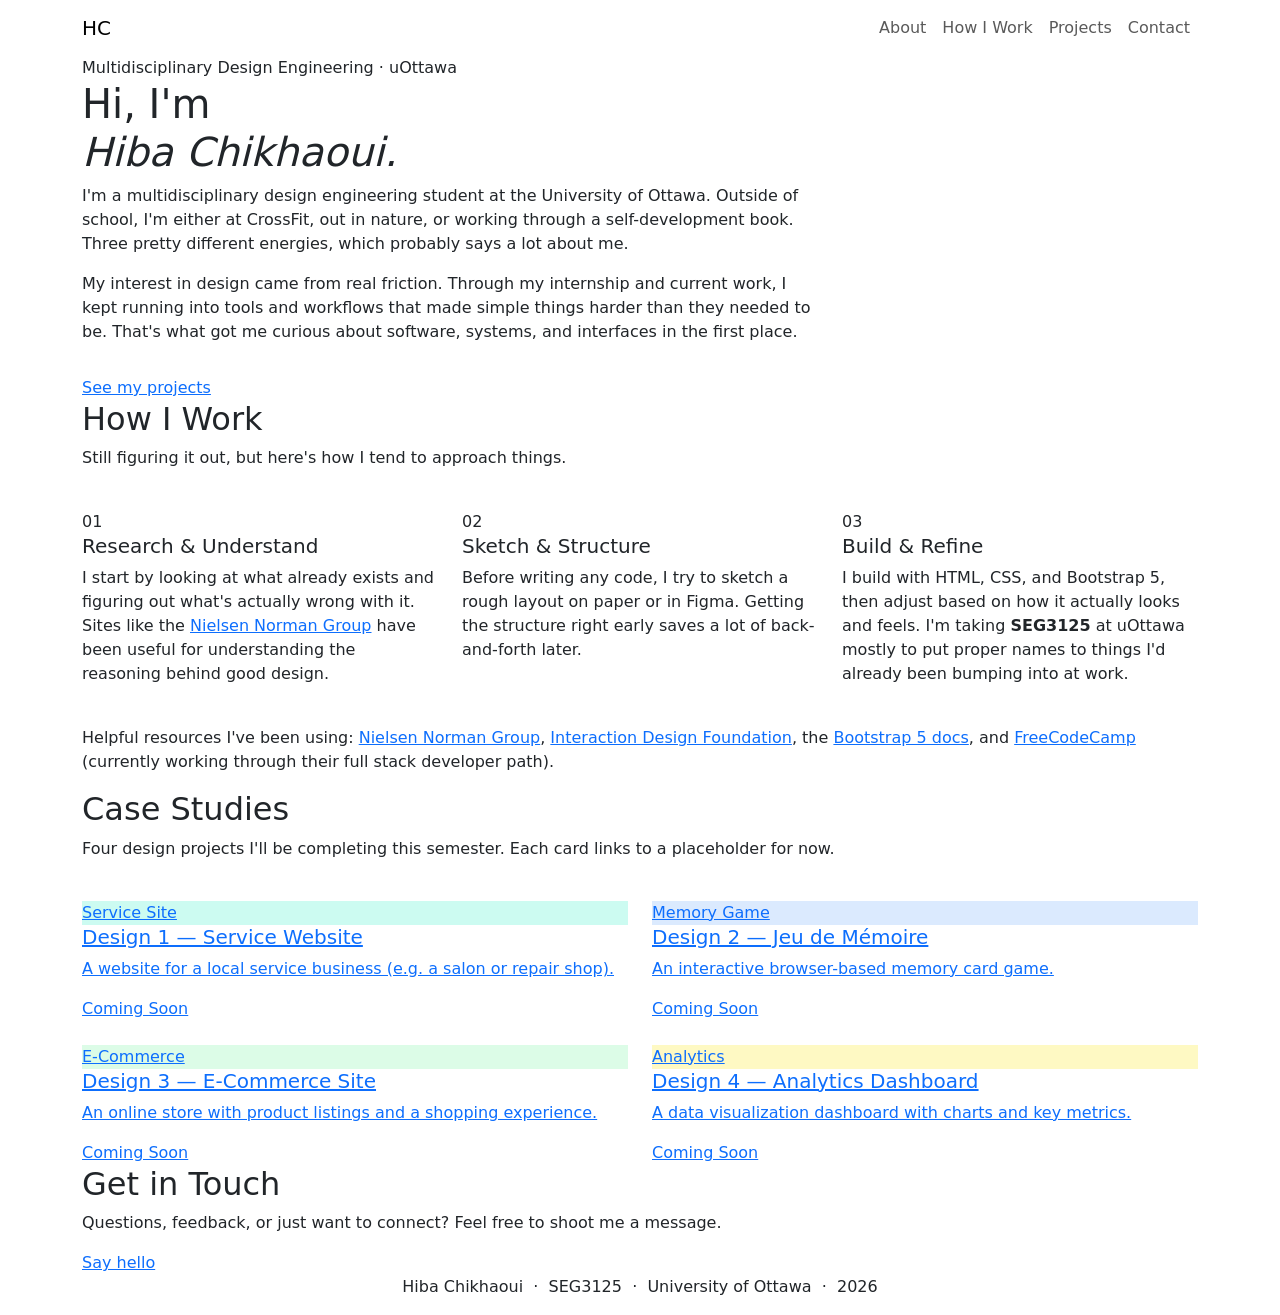
==== index.html @ 687dcb16 "Add files via upload" ====
<!DOCTYPE html>
<html lang="en">
<head>
  <meta charset="UTF-8" />
  <meta name="viewport" content="width=device-width, initial-scale=1.0" />
  <title>Hiba Chikhaoui | Portfolio</title>

  <!-- Bootstrap 5 CSS (loaded from CDN so no install needed) -->
  <link href="https://cdn.jsdelivr.net/npm/bootstrap@5.3.0/dist/css/bootstrap.min.css" rel="stylesheet" />
  <!-- Google Fonts - DM Sans for body, DM Serif Display for headings -->
  <link href="https://fonts.googleapis.com/css2?family=DM+Sans:wght@300;400;500;600;700;800&family=DM+Serif+Display&display=swap" rel="stylesheet" />
  <!-- My custom styles on top of Bootstrap -->
  <link href="css/style.css" rel="stylesheet" />
</head>
<body>

  <!-- NAVBAR -->
  <!-- Bootstrap's navbar component, sticky so it stays at the top while scrolling -->
  <nav class="navbar navbar-expand-lg sticky-top" id="mainNav">
    <div class="container">
      <a class="navbar-brand" href="#">HC</a>

      <!-- Hamburger button for mobile screens -->
      <button class="navbar-toggler" type="button"
        data-bs-toggle="collapse" data-bs-target="#navLinks"
        aria-controls="navLinks" aria-expanded="false" aria-label="Toggle navigation">
        <span class="navbar-toggler-icon"></span>
      </button>

      <div class="collapse navbar-collapse" id="navLinks">
        <ul class="navbar-nav ms-auto">
          <li class="nav-item"><a class="nav-link" href="#about">About</a></li>
          <li class="nav-item"><a class="nav-link" href="#work">How I Work</a></li>
          <li class="nav-item"><a class="nav-link" href="#projects">Projects</a></li>
          <li class="nav-item"><a class="nav-link" href="#contact">Contact</a></li>
        </ul>
      </div>
    </div>
  </nav>

  <!-- HERO / ABOUT SECTION -->
  <section id="about" class="hero-section">
    <div class="container">
      <div class="row">
        <div class="col-lg-8">
          <span class="badge-pill">Multidisciplinary Design Engineering · uOttawa</span>
          <h1 class="hero-title">Hi, I'm<br><em>Hiba Chikhaoui.</em></h1>
          <p class="hero-lead">
            I'm a multidisciplinary design engineering student at the University of Ottawa.
            Outside of school, I'm either at CrossFit, out in nature, or working through
            a self-development book. Three pretty different energies, which probably
            says a lot about me.
          </p>
          <p class="hero-sub">
            My interest in design came from real friction. Through my internship and
            current work, I kept running into tools and workflows that made simple things
            harder than they needed to be. That's what got me curious about software,
            systems, and interfaces in the first place.
          </p>
          <a href="#projects" class="btn-teal mt-3 d-inline-block">See my projects</a>
        </div>
      </div>
    </div>
  </section>

  <!-- HOW I WORK SECTION -->
  <section id="work" class="work-section">
    <div class="container">
      <h2 class="section-heading">How I Work</h2>
      <p class="section-sub">Still figuring it out, but here's how I tend to approach things.</p>

      <!-- Bootstrap's row + col-md-4 gives us 3 equal columns on medium+ screens,
           stacks vertically on mobile automatically -->
      <div class="row g-4 mt-2">
        <div class="col-md-4 fade-in">
          <div class="step-card">
            <div class="step-num">01</div>
            <h5>Research &amp; Understand</h5>
            <p>
              I start by looking at what already exists and figuring out what's actually
              wrong with it. Sites like the
              <a href="https://www.nngroup.com" target="_blank">Nielsen Norman Group</a>
              have been useful for understanding the reasoning behind good design.
            </p>
          </div>
        </div>
        <div class="col-md-4 fade-in">
          <div class="step-card">
            <div class="step-num">02</div>
            <h5>Sketch &amp; Structure</h5>
            <p>
              Before writing any code, I try to sketch a rough layout on paper or in
              Figma. Getting the structure right early saves a lot of back-and-forth later.
            </p>
          </div>
        </div>
        <div class="col-md-4 fade-in">
          <div class="step-card">
            <div class="step-num">03</div>
            <h5>Build &amp; Refine</h5>
            <p>
              I build with HTML, CSS, and Bootstrap 5, then adjust based on how it
              actually looks and feels. I'm taking <strong>SEG3125</strong> at uOttawa
              mostly to put proper names to things I'd already been bumping into at work.
            </p>
          </div>
        </div>
      </div>

      <p class="note-text mt-4">
        Helpful resources I've been using:
        <a href="https://www.nngroup.com" target="_blank">Nielsen Norman Group</a>,
        <a href="https://www.interaction-design.org" target="_blank">Interaction Design Foundation</a>,
        the <a href="https://www.w3schools.com/bootstrap5/" target="_blank">Bootstrap 5 docs</a>,
        and <a href="https://www.freecodecamp.org" target="_blank">FreeCodeCamp</a>
        (currently working through their full stack developer path).
      </p>
    </div>
  </section>

  <!-- CASE STUDIES / PROJECTS SECTION -->
  <section id="projects" class="projects-section">
    <div class="container">
      <h2 class="section-heading">Case Studies</h2>
      <p class="section-sub">Four design projects I'll be completing this semester. Each card links to a placeholder for now.</p>

      <!-- Bootstrap grid: 2 columns on medium+, 1 column on mobile -->
      <div class="row g-4 mt-2">

        <!-- Design 1: Service Site -->
        <div class="col-md-6 fade-in">
          <a href="design1.html" class="project-link">
            <div class="project-card">
              <div class="project-thumb" style="background: #ccfbf1;">
                <span class="thumb-tag">Service Site</span>
              </div>
              <div class="project-info">
                <h5>Design 1 — Service Website</h5>
                <p>A website for a local service business (e.g. a salon or repair shop).</p>
                <span class="soon-badge">Coming Soon</span>
              </div>
            </div>
          </a>
        </div>

        <!-- Design 2: Memory Game -->
        <div class="col-md-6 fade-in">
          <a href="design2.html" class="project-link">
            <div class="project-card">
              <div class="project-thumb" style="background: #dbeafe;">
                <span class="thumb-tag">Memory Game</span>
              </div>
              <div class="project-info">
                <h5>Design 2 — Jeu de Mémoire</h5>
                <p>An interactive browser-based memory card game.</p>
                <span class="soon-badge">Coming Soon</span>
              </div>
            </div>
          </a>
        </div>

        <!-- Design 3: E-Commerce -->
        <div class="col-md-6 fade-in">
          <a href="design3.html" class="project-link">
            <div class="project-card">
              <div class="project-thumb" style="background: #dcfce7;">
                <span class="thumb-tag">E-Commerce</span>
              </div>
              <div class="project-info">
                <h5>Design 3 — E-Commerce Site</h5>
                <p>An online store with product listings and a shopping experience.</p>
                <span class="soon-badge">Coming Soon</span>
              </div>
            </div>
          </a>
        </div>

        <!-- Design 4: Analytics Dashboard -->
        <div class="col-md-6 fade-in">
          <a href="design4.html" class="project-link">
            <div class="project-card">
              <div class="project-thumb" style="background: #fef9c3;">
                <span class="thumb-tag">Analytics</span>
              </div>
              <div class="project-info">
                <h5>Design 4 — Analytics Dashboard</h5>
                <p>A data visualization dashboard with charts and key metrics.</p>
                <span class="soon-badge">Coming Soon</span>
              </div>
            </div>
          </a>
        </div>

      </div>
    </div>
  </section>

  <!-- CONTACT SECTION -->
  <section id="contact" class="contact-section">
    <div class="container fade-in">
      <h2 class="section-heading">Get in Touch</h2>
      <p>
        Questions, feedback, or just want to connect? Feel free to shoot me a message.
      </p>
      <a href="mailto:hchik101@uottawa.ca" class="btn-teal">Say hello</a>
    </div>
  </section>

  <!-- FOOTER -->
  <footer class="site-footer">
    <div class="container text-center">
      <p>Hiba Chikhaoui &nbsp;·&nbsp; SEG3125 &nbsp;·&nbsp; University of Ottawa &nbsp;·&nbsp; 2026</p>
    </div>
  </footer>

  <!-- Bootstrap JS (needed for the mobile hamburger menu to work) -->
  <script src="https://cdn.jsdelivr.net/npm/bootstrap@5.3.0/dist/js/bootstrap.bundle.min.js"></script>
  <script src="js/script.js"></script>
</body>
</html>
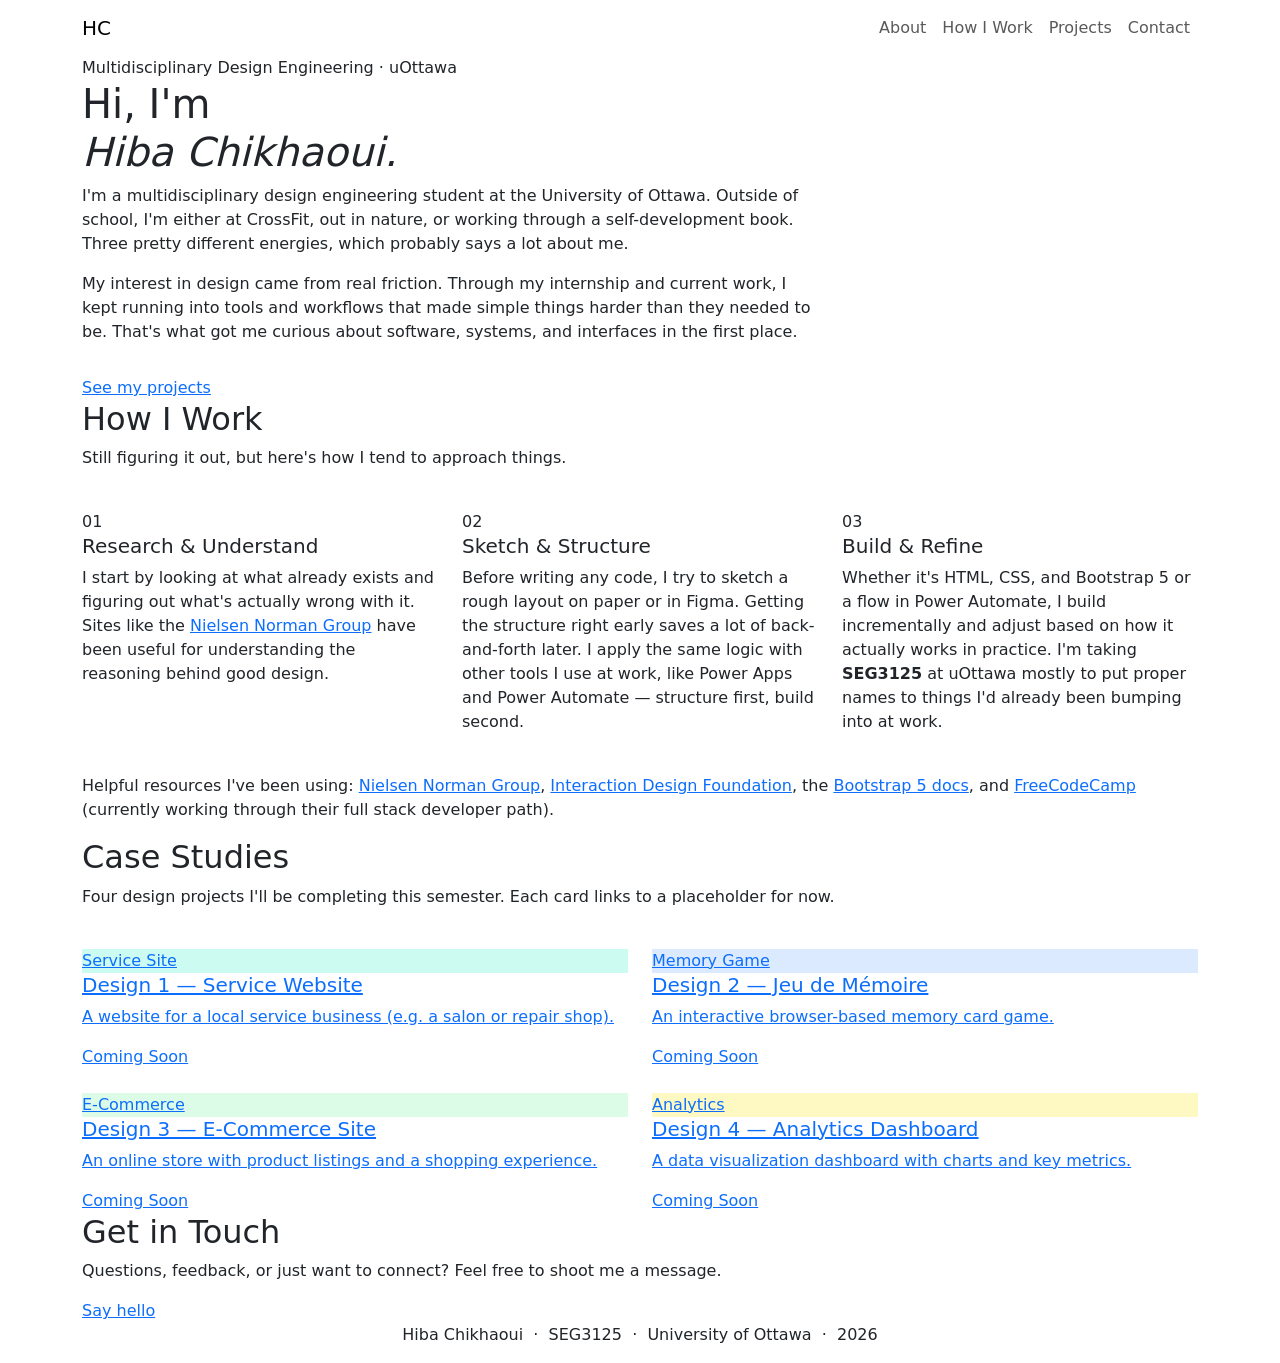
==== commit bf5045e4: "Add files via upload" ====
--- a/index.html
+++ b/index.html
@@ -91,6 +91,8 @@
             <p>
               Before writing any code, I try to sketch a rough layout on paper or in
               Figma. Getting the structure right early saves a lot of back-and-forth later.
+              I apply the same logic with other tools I use at work, like Power Apps and
+              Power Automate — structure first, build second.
             </p>
           </div>
         </div>
@@ -99,9 +101,10 @@
             <div class="step-num">03</div>
             <h5>Build &amp; Refine</h5>
             <p>
-              I build with HTML, CSS, and Bootstrap 5, then adjust based on how it
-              actually looks and feels. I'm taking <strong>SEG3125</strong> at uOttawa
-              mostly to put proper names to things I'd already been bumping into at work.
+              Whether it's HTML, CSS, and Bootstrap 5 or a flow in Power Automate, I
+              build incrementally and adjust based on how it actually works in practice.
+              I'm taking <strong>SEG3125</strong> at uOttawa mostly to put proper names
+              to things I'd already been bumping into at work.
             </p>
           </div>
         </div>
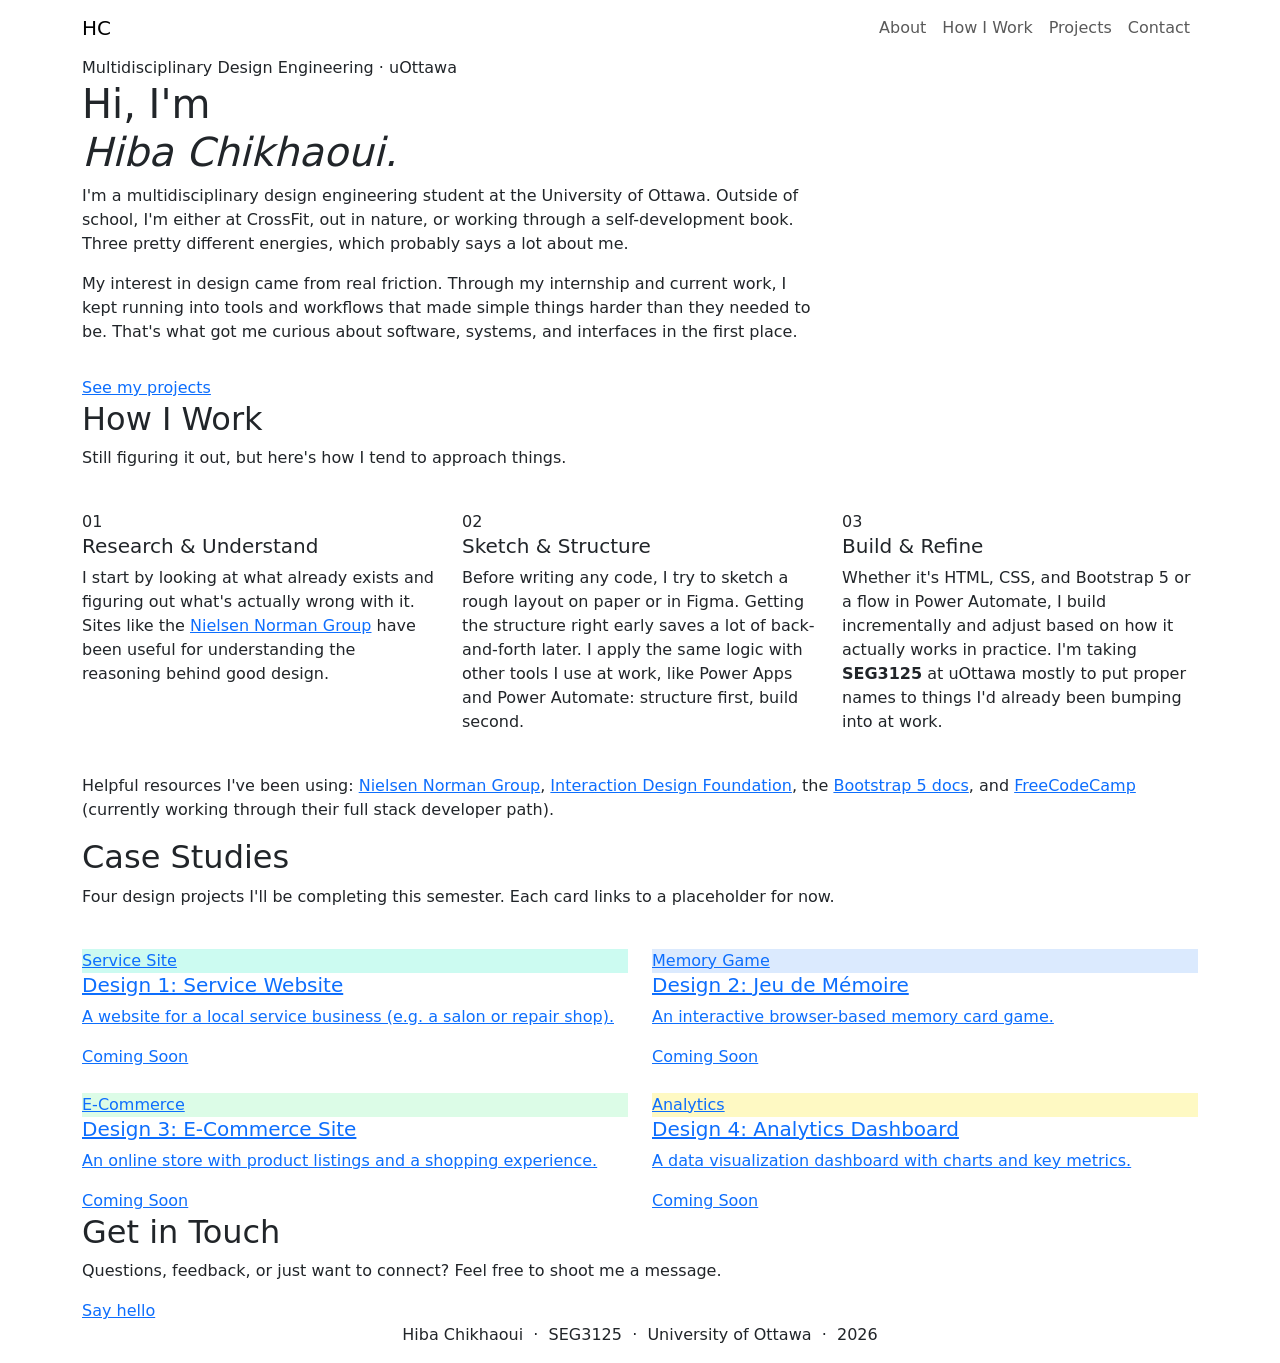
==== commit 31538db3: "Add files via upload" ====
--- a/index.html
+++ b/index.html
@@ -92,7 +92,7 @@
               Before writing any code, I try to sketch a rough layout on paper or in
               Figma. Getting the structure right early saves a lot of back-and-forth later.
               I apply the same logic with other tools I use at work, like Power Apps and
-              Power Automate — structure first, build second.
+              Power Automate: structure first, build second.
             </p>
           </div>
         </div>
@@ -138,7 +138,7 @@
                 <span class="thumb-tag">Service Site</span>
               </div>
               <div class="project-info">
-                <h5>Design 1 — Service Website</h5>
+                <h5>Design 1: Service Website</h5>
                 <p>A website for a local service business (e.g. a salon or repair shop).</p>
                 <span class="soon-badge">Coming Soon</span>
               </div>
@@ -154,7 +154,7 @@
                 <span class="thumb-tag">Memory Game</span>
               </div>
               <div class="project-info">
-                <h5>Design 2 — Jeu de Mémoire</h5>
+                <h5>Design 2: Jeu de Mémoire</h5>
                 <p>An interactive browser-based memory card game.</p>
                 <span class="soon-badge">Coming Soon</span>
               </div>
@@ -170,7 +170,7 @@
                 <span class="thumb-tag">E-Commerce</span>
               </div>
               <div class="project-info">
-                <h5>Design 3 — E-Commerce Site</h5>
+                <h5>Design 3: E-Commerce Site</h5>
                 <p>An online store with product listings and a shopping experience.</p>
                 <span class="soon-badge">Coming Soon</span>
               </div>
@@ -186,7 +186,7 @@
                 <span class="thumb-tag">Analytics</span>
               </div>
               <div class="project-info">
-                <h5>Design 4 — Analytics Dashboard</h5>
+                <h5>Design 4: Analytics Dashboard</h5>
                 <p>A data visualization dashboard with charts and key metrics.</p>
                 <span class="soon-badge">Coming Soon</span>
               </div>
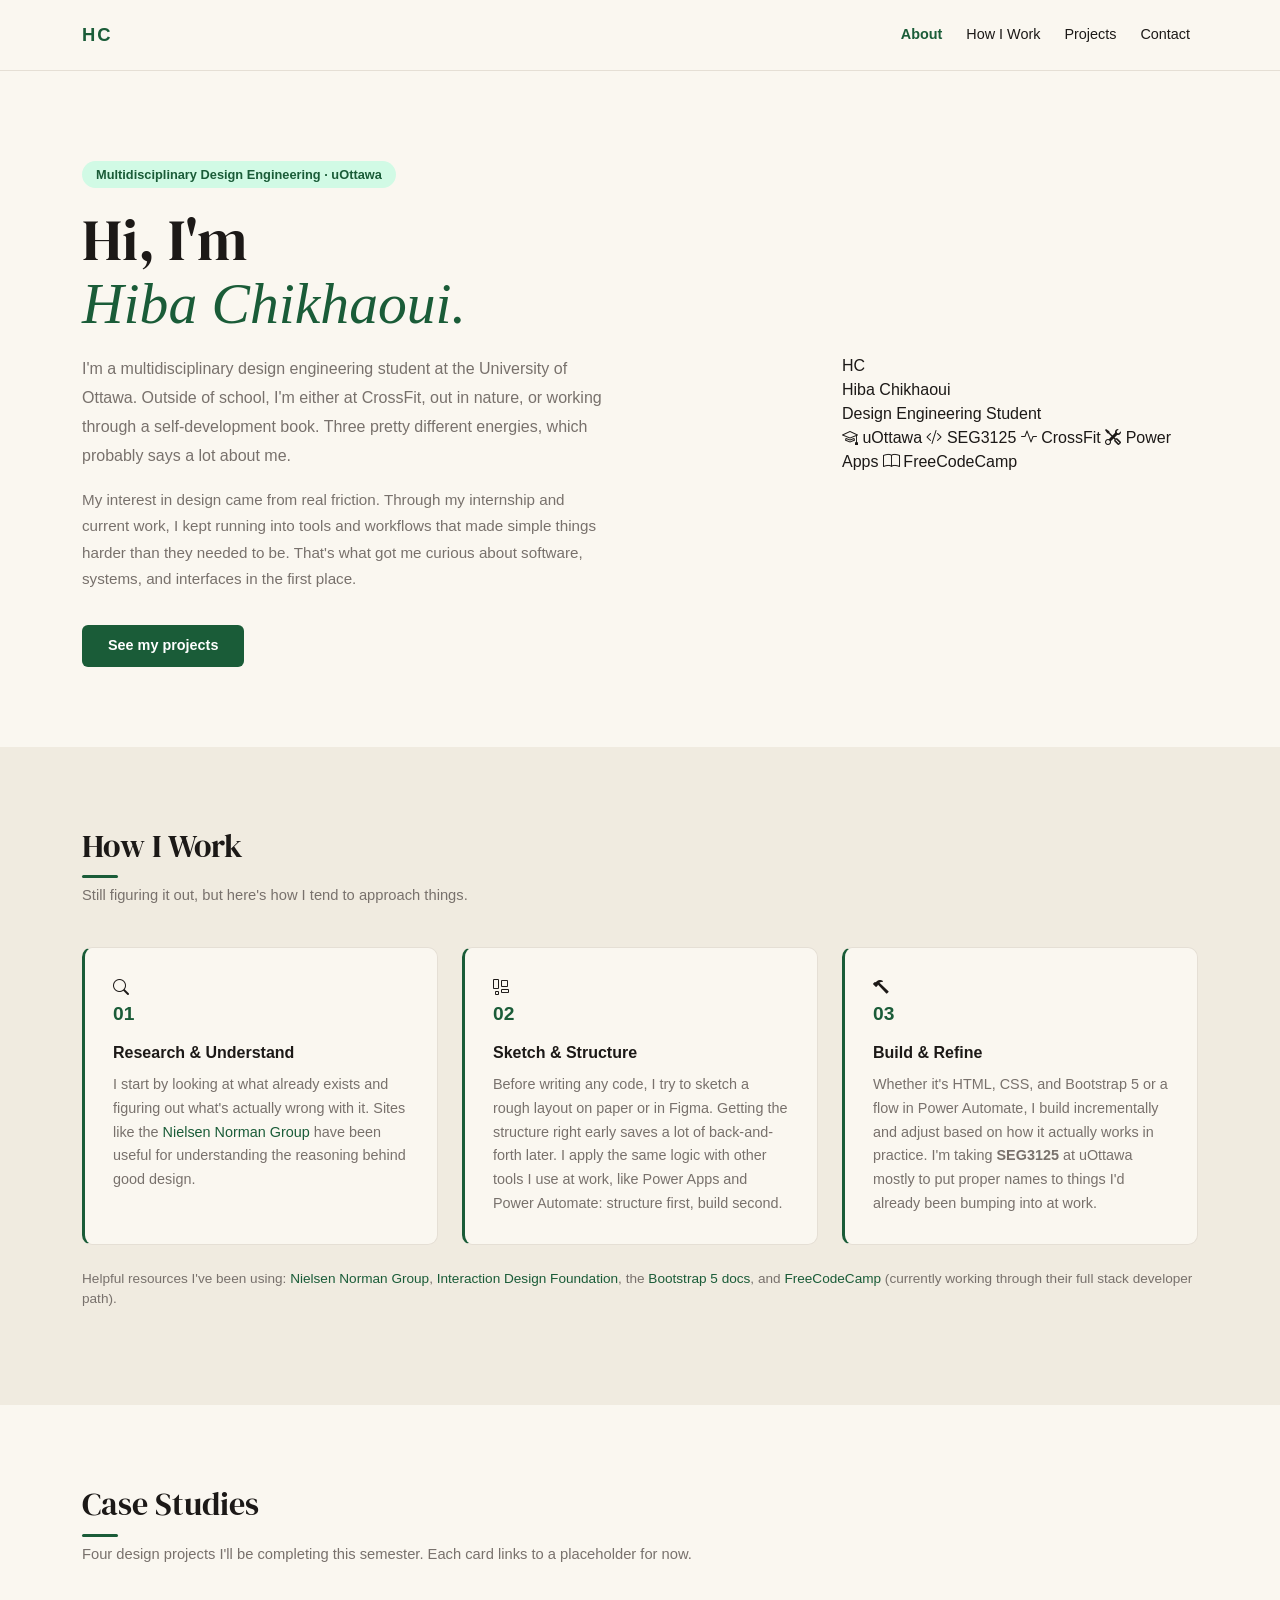
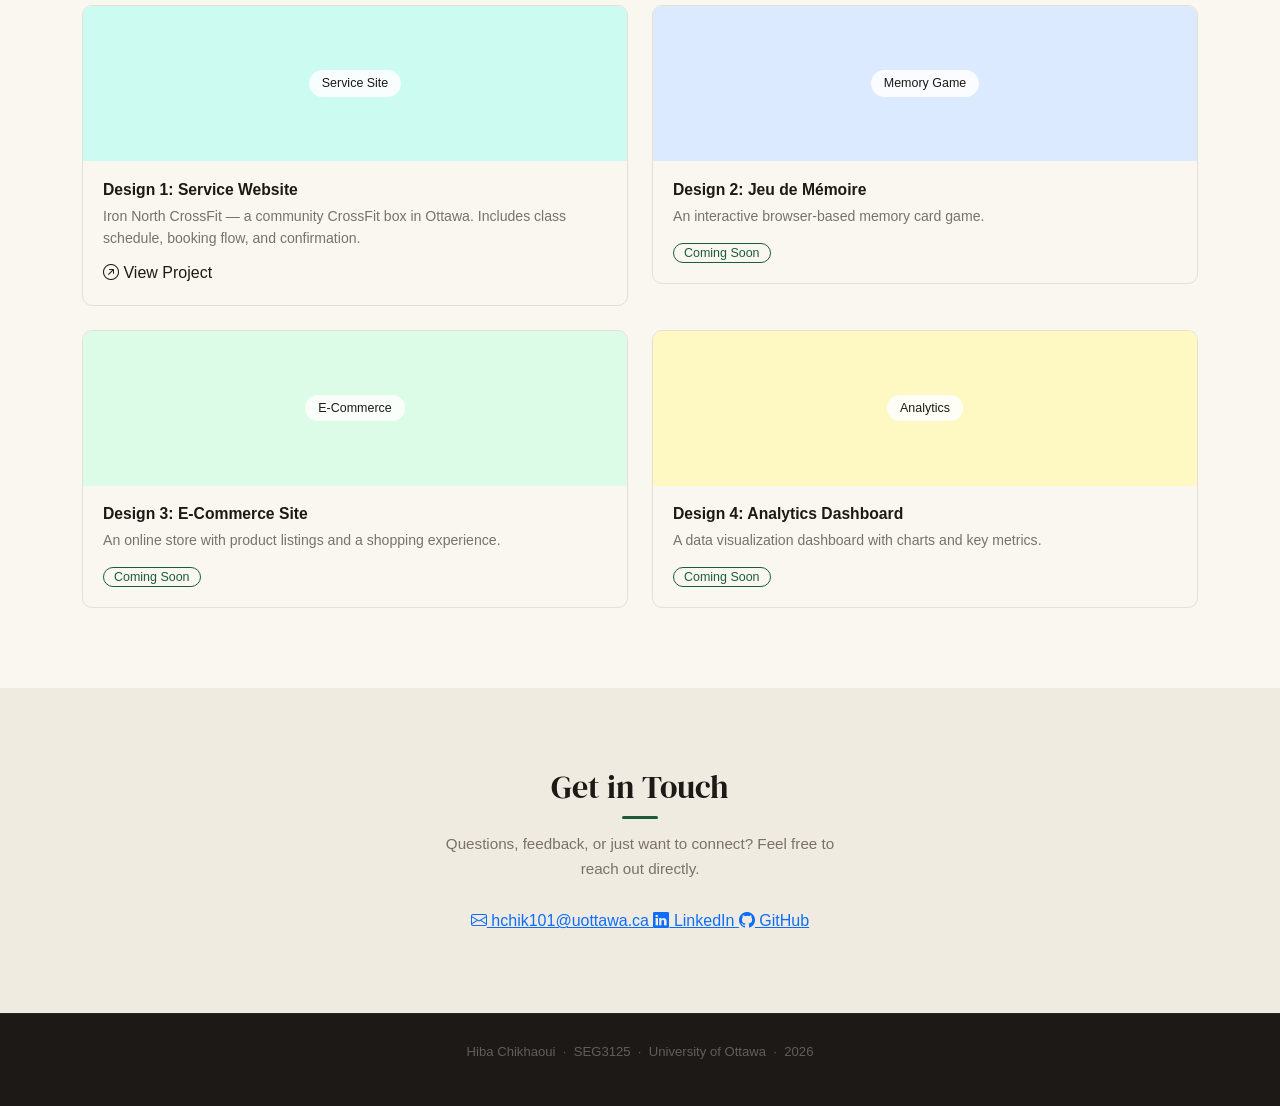
==== commit 3d9491be: "Add files via upload" ====
--- a/index.html
+++ b/index.html
@@ -7,6 +7,8 @@
 
   <!-- Bootstrap 5 CSS (loaded from CDN so no install needed) -->
   <link href="https://cdn.jsdelivr.net/npm/bootstrap@5.3.0/dist/css/bootstrap.min.css" rel="stylesheet" />
+  <!-- Bootstrap Icons -->
+  <link href="https://cdn.jsdelivr.net/npm/bootstrap-icons@1.11.0/font/bootstrap-icons.css" rel="stylesheet" />
   <!-- Google Fonts - DM Sans for body, DM Serif Display for headings -->
   <link href="https://fonts.googleapis.com/css2?family=DM+Sans:wght@300;400;500;600;700;800&family=DM+Serif+Display&display=swap" rel="stylesheet" />
   <!-- My custom styles on top of Bootstrap -->
@@ -41,8 +43,8 @@
   <!-- HERO / ABOUT SECTION -->
   <section id="about" class="hero-section">
     <div class="container">
-      <div class="row">
-        <div class="col-lg-8">
+      <div class="row align-items-center">
+        <div class="col-lg-7">
           <span class="badge-pill">Multidisciplinary Design Engineering · uOttawa</span>
           <h1 class="hero-title">Hi, I'm<br><em>Hiba Chikhaoui.</em></h1>
           <p class="hero-lead">
@@ -59,6 +61,21 @@
           </p>
           <a href="#projects" class="btn-teal mt-3 d-inline-block">See my projects</a>
         </div>
+        <div class="col-lg-4 offset-lg-1 d-none d-lg-block">
+          <div class="hero-card">
+            <div class="hero-card-monogram">HC</div>
+            <div class="hero-card-name">Hiba Chikhaoui</div>
+            <div class="hero-card-role">Design Engineering Student</div>
+            <div class="hero-card-divider"></div>
+            <div class="hero-card-chips">
+              <span class="hero-chip"><i class="bi bi-mortarboard"></i> uOttawa</span>
+              <span class="hero-chip"><i class="bi bi-code-slash"></i> SEG3125</span>
+              <span class="hero-chip"><i class="bi bi-activity"></i> CrossFit</span>
+              <span class="hero-chip"><i class="bi bi-tools"></i> Power Apps</span>
+              <span class="hero-chip"><i class="bi bi-book"></i> FreeCodeCamp</span>
+            </div>
+          </div>
+        </div>
       </div>
     </div>
   </section>
@@ -74,6 +91,7 @@
       <div class="row g-4 mt-2">
         <div class="col-md-4 fade-in">
           <div class="step-card">
+            <div class="step-icon"><i class="bi bi-search"></i></div>
             <div class="step-num">01</div>
             <h5>Research &amp; Understand</h5>
             <p>
@@ -86,6 +104,7 @@
         </div>
         <div class="col-md-4 fade-in">
           <div class="step-card">
+            <div class="step-icon"><i class="bi bi-layout-wtf"></i></div>
             <div class="step-num">02</div>
             <h5>Sketch &amp; Structure</h5>
             <p>
@@ -98,6 +117,7 @@
         </div>
         <div class="col-md-4 fade-in">
           <div class="step-card">
+            <div class="step-icon"><i class="bi bi-hammer"></i></div>
             <div class="step-num">03</div>
             <h5>Build &amp; Refine</h5>
             <p>
@@ -139,8 +159,8 @@
               </div>
               <div class="project-info">
                 <h5>Design 1: Service Website</h5>
-                <p>A website for a local service business (e.g. a salon or repair shop).</p>
-                <span class="soon-badge">Coming Soon</span>
+                <p>Iron North CrossFit — a community CrossFit box in Ottawa. Includes class schedule, booking flow, and confirmation.</p>
+                <span class="live-badge"><i class="bi bi-arrow-up-right-circle"></i> View Project</span>
               </div>
             </div>
           </a>
@@ -203,9 +223,19 @@
     <div class="container fade-in">
       <h2 class="section-heading">Get in Touch</h2>
       <p>
-        Questions, feedback, or just want to connect? Feel free to shoot me a message.
+        Questions, feedback, or just want to connect? Feel free to reach out directly.
       </p>
-      <a href="mailto:hchik101@uottawa.ca" class="btn-teal">Say hello</a>
+      <div class="contact-links">
+        <a href="mailto:hchik101@uottawa.ca" class="contact-link">
+          <i class="bi bi-envelope"></i> hchik101@uottawa.ca
+        </a>
+        <a href="https://www.linkedin.com/in/hiba-chikhaoui" target="_blank" class="contact-link">
+          <i class="bi bi-linkedin"></i> LinkedIn
+        </a>
+        <a href="https://github.com/chikhaouihiba234-bit" target="_blank" class="contact-link">
+          <i class="bi bi-github"></i> GitHub
+        </a>
+      </div>
     </div>
   </section>
 
--- a/css/style.css
+++ b/css/style.css
@@ -0,0 +1,306 @@
+/* ============================================
+   CSS Variables
+   ============================================ */
+:root {
+  --cream:       #faf7f0;
+  --cream-dark:  #f0ebe0;
+  --green:       #1a5c38;
+  --green-mid:   #166534;
+  --green-light: #d1fae5;
+  --dark:        #1c1917;
+  --gray:        #78716c;
+  --border:      #e5dfd5;
+}
+
+body {
+  font-family: 'DM Sans', sans-serif;
+  background: var(--cream);
+  color: var(--dark);
+}
+
+/* ============================================
+   NAVBAR
+   ============================================ */
+#mainNav {
+  background: var(--cream);
+  border-bottom: 1px solid var(--border);
+  padding: 1rem 0;
+}
+
+.navbar-brand {
+  color: var(--green) !important;
+  font-weight: 800;
+  font-size: 1.15rem;
+  letter-spacing: 2px;
+}
+
+.nav-link {
+  color: var(--dark) !important;
+  font-size: 0.9rem;
+  font-weight: 500;
+  margin-left: 0.5rem;
+  transition: color 0.15s;
+}
+
+.nav-link:hover { color: var(--green) !important; }
+
+/* ============================================
+   HERO / ABOUT
+   ============================================ */
+.hero-section {
+  padding: 90px 0 80px;
+  background: var(--cream);
+}
+
+.badge-pill {
+  display: inline-block;
+  background: var(--green-light);
+  color: var(--green);
+  font-size: 0.8rem;
+  font-weight: 600;
+  padding: 4px 14px;
+  border-radius: 999px;
+  margin-bottom: 1.25rem;
+}
+
+.hero-title {
+  font-family: 'DM Serif Display', serif;
+  font-size: 3.6rem;
+  font-weight: 400;
+  color: var(--dark);
+  line-height: 1.1;
+  margin-bottom: 1.25rem;
+}
+
+.hero-title em {
+  font-style: italic;
+  color: var(--green);
+}
+
+.hero-lead {
+  font-size: 1rem;
+  color: var(--gray);
+  max-width: 540px;
+  line-height: 1.8;
+  margin-bottom: 1rem;
+}
+
+.hero-sub {
+  font-size: 0.95rem;
+  color: var(--gray);
+  max-width: 520px;
+  line-height: 1.75;
+}
+
+.btn-teal {
+  background: var(--green);
+  color: #fff;
+  border: none;
+  padding: 10px 26px;
+  border-radius: 6px;
+  font-size: 0.9rem;
+  font-weight: 600;
+  text-decoration: none;
+  transition: background 0.2s;
+  display: inline-block;
+}
+
+.btn-teal:hover { background: var(--green-mid); color: #fff; }
+
+/* ============================================
+   HOW I WORK
+   ============================================ */
+.work-section {
+  padding: 80px 0;
+  background: var(--cream-dark);
+}
+
+.section-heading {
+  font-family: 'DM Serif Display', serif;
+  font-size: 2rem;
+  font-weight: 400;
+  color: var(--dark);
+  margin-bottom: 0.4rem;
+}
+
+.section-heading::after {
+  content: '';
+  display: block;
+  width: 36px;
+  height: 3px;
+  background: var(--green);
+  border-radius: 2px;
+  margin-top: 10px;
+}
+
+.section-sub {
+  color: var(--gray);
+  font-size: 0.92rem;
+}
+
+.step-card {
+  background: var(--cream);
+  border: 1px solid var(--border);
+  border-left: 3px solid var(--green);
+  border-radius: 10px;
+  padding: 1.75rem;
+  height: 100%;
+}
+
+.step-num {
+  font-size: 1.2rem;
+  font-weight: 800;
+  color: var(--green);
+  margin-bottom: 0.9rem;
+}
+
+.step-card h5 {
+  font-size: 1rem;
+  font-weight: 700;
+  color: var(--dark);
+  margin-bottom: 0.7rem;
+}
+
+.step-card p {
+  font-size: 0.9rem;
+  color: var(--gray);
+  line-height: 1.65;
+  margin: 0;
+}
+
+.step-card a { color: var(--green); text-decoration: none; }
+.step-card a:hover { text-decoration: underline; }
+
+.note-text { font-size: 0.85rem; color: var(--gray); }
+.note-text a { color: var(--green); text-decoration: none; }
+.note-text a:hover { text-decoration: underline; }
+
+/* ============================================
+   PROJECTS
+   ============================================ */
+.projects-section {
+  padding: 80px 0;
+  background: var(--cream);
+}
+
+.project-link { text-decoration: none; color: inherit; display: block; }
+
+.project-card {
+  border: 1px solid var(--border);
+  border-radius: 10px;
+  overflow: hidden;
+  background: var(--cream);
+  transition: transform 0.2s ease, box-shadow 0.2s ease;
+}
+
+.project-card:hover {
+  transform: translateY(-4px);
+  box-shadow: 0 10px 24px rgba(0,0,0,0.08);
+}
+
+.project-thumb {
+  height: 155px;
+  display: flex;
+  align-items: center;
+  justify-content: center;
+}
+
+.thumb-tag {
+  background: rgba(255,255,255,0.85);
+  color: var(--dark);
+  font-size: 0.78rem;
+  font-weight: 500;
+  padding: 4px 13px;
+  border-radius: 999px;
+}
+
+.project-info { padding: 1.2rem 1.25rem; }
+
+.project-info h5 {
+  font-size: 0.98rem;
+  font-weight: 700;
+  color: var(--dark);
+  margin-bottom: 0.4rem;
+}
+
+.project-info p {
+  font-size: 0.88rem;
+  color: var(--gray);
+  margin-bottom: 0.75rem;
+  line-height: 1.55;
+}
+
+.soon-badge {
+  font-size: 0.78rem;
+  color: var(--green);
+  font-weight: 500;
+  border: 1px solid var(--green);
+  padding: 2px 10px;
+  border-radius: 999px;
+}
+
+/* ============================================
+   CONTACT
+   ============================================ */
+.contact-section {
+  padding: 80px 0;
+  background: var(--cream-dark);
+  text-align: center;
+}
+
+.contact-section .section-heading::after {
+  margin: 10px auto 0;
+}
+
+.contact-section p {
+  color: var(--gray);
+  font-size: 0.95rem;
+  max-width: 420px;
+  margin: 0.75rem auto 1.75rem;
+  line-height: 1.65;
+}
+
+/* ============================================
+   FOOTER
+   ============================================ */
+.site-footer {
+  padding: 28px 0;
+  background: var(--dark);
+  border-top: 1px solid rgba(255,255,255,0.06);
+  font-size: 0.82rem;
+  color: rgba(255,255,255,0.3);
+}
+
+/* ============================================
+   SCROLL FADE-IN
+   ============================================ */
+.fade-in {
+  opacity: 0;
+  transform: translateY(22px);
+  transition: opacity 0.5s ease, transform 0.5s ease;
+}
+
+.fade-in.visible {
+  opacity: 1;
+  transform: translateY(0);
+}
+
+.fade-in:nth-child(2) { transition-delay: 0.1s; }
+.fade-in:nth-child(3) { transition-delay: 0.2s; }
+.fade-in:nth-child(4) { transition-delay: 0.15s; }
+
+/* ============================================
+   ACTIVE NAV LINK
+   ============================================ */
+.nav-link.active-link {
+  color: var(--green) !important;
+  font-weight: 600;
+}
+
+/* ============================================
+   RESPONSIVE
+   ============================================ */
+@media (max-width: 576px) {
+  .hero-title { font-size: 2.4rem; }
+  .hero-section { padding: 60px 0 50px; }
+}
